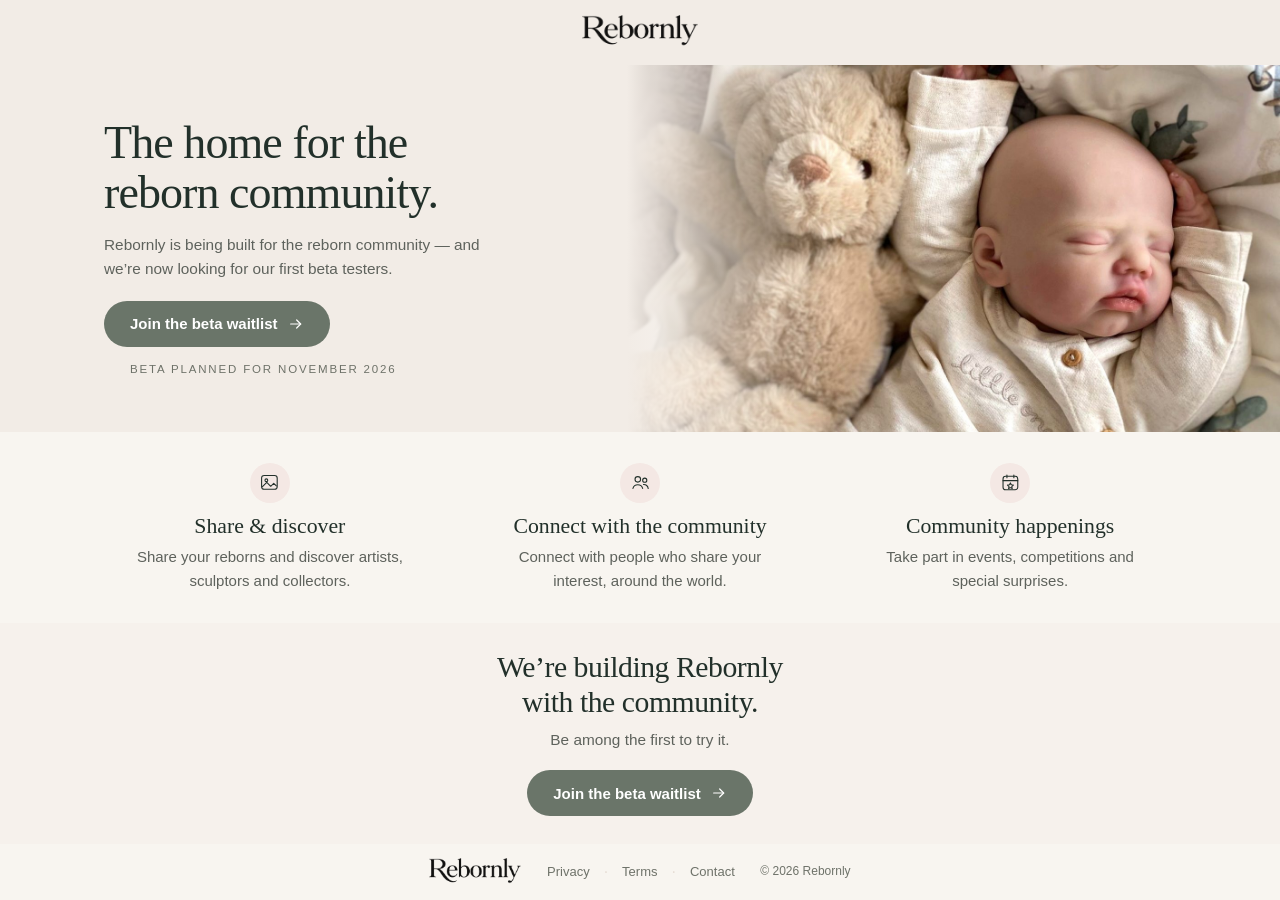
==== index.html @ 7bdeba5d "Merge main (the new design, PR #9) into the WEB-01 go-live branch Co-Authored-By: Claude Opus 5.5 <n" ====
<!doctype html>
<html lang="en">
<head>
  <meta charset="utf-8">
  <meta name="viewport" content="width=device-width,initial-scale=1,viewport-fit=cover">
  <meta name="referrer" content="no-referrer">
  <meta http-equiv="Content-Security-Policy" content="default-src 'none'; img-src 'self'; style-src 'unsafe-inline'; script-src 'unsafe-inline'; base-uri 'none'; form-action 'none'">
  <meta name="description" content="Rebornly is a new community in development for reborn collectors, artists and sculptors.">
  <meta name="theme-color" content="#f8f5f0">
  <title>Rebornly — The home for the reborn community</title>
  <link rel="icon" type="image/png" href="/assets/branding/favicon2.png">
  <link rel="apple-touch-icon" href="/assets/branding/favicon.png">
  <script>
    (() => {
      const hashParams = new URLSearchParams(location.hash.startsWith('#') ? location.hash.slice(1) : '');
      const queryParams = new URLSearchParams(location.search);
      const type = hashParams.get('type') || queryParams.get('type');
      const accessToken = hashParams.get('access_token');

      if (type === 'recovery') {
        location.replace('/r/AUTH-06' + location.hash);
        return;
      }

      if (type === 'signup' || type === 'email') {
        location.replace('/r/AUTH-03' + location.hash);
        return;
      }

      window.__REBORNLY_AUTH_FALLBACK__ = Boolean(accessToken);
    })();
  </script>
  <style>
    :root {
      color-scheme: light;
      --ivory:#f8f5f0;          /* the page */
      --wash:#f2ece6;           /* the hero's warm band on wide screens */
      --wash-soft:#f6f1ec;      /* the quiet band the waitlist sits on */
      --rose-wash:#f4e8e4;      /* the round icon fills */
      --heart:#c9a9a1;          /* the one ornament, on the rule */
      --ink:#22302a;            /* headings, 12.7:1 on the ivory */
      --body:#5e625c;           /* body text, 5.7:1 */
      --muted:#6e7269;          /* small print, 4.6:1 */
      --sage:#6a7569;           /* the call to action, 4.8:1 with white */
      --sage-deep:#5b6658;
      --line:#e7ded6;
      --shadow:rgba(90,72,56,.10);
      --serif:"Noto Serif","DM Serif Display",Georgia,"Times New Roman",serif;
      --sans:Inter,Roboto,"Helvetica Neue",Arial,system-ui,-apple-system,sans-serif;
      --gutter:clamp(20px,5vw,72px);
      --page:1200px;
      --hero-left:max(var(--gutter),calc((100vw - var(--page)) / 2 + var(--gutter)));
    }
    * { box-sizing:border-box; }
    html { background:var(--ivory); scroll-behavior:smooth; }
    body {
      margin:0; min-width:320px; min-height:100svh; display:flex; flex-direction:column;
      background:var(--ivory); color:var(--body);
      font-family:var(--sans); font-size:16px; line-height:1.6;
      -webkit-font-smoothing:antialiased; text-rendering:optimizeLegibility;
    }
    h1,h2,h3 { font-family:var(--serif); color:var(--ink); font-weight:400; margin:0; text-wrap:balance; }
    a { color:inherit; }
    img { display:block; max-width:100%; }
    .shell { width:min(100%,var(--page)); margin:0 auto; padding-inline:var(--gutter); }
    /* The page fills the window; whatever is left over goes to the hero. */
    main { flex:1 0 auto; display:flex; flex-direction:column; }
    .hero { flex:1 1 auto; }

    /* --- the bar: small, quiet, the same colour as what sits under it ------ */
    .masthead { background:var(--wash); }
    .masthead .shell { display:flex; align-items:center; justify-content:center;
                       min-height:clamp(62px,7.2svh,74px); padding-block:8px; }
    .wordmark img { width:clamp(112px,9vw,132px); height:auto; mix-blend-mode:multiply; }

    /* --- buttons ---------------------------------------------------------- */
    .button {
      display:inline-flex; align-items:center; gap:10px; min-height:44px; padding:15px 26px; border:0; border-radius:999px;
      background:var(--sage); color:#fff; font:600 15px/1 var(--sans); text-decoration:none; cursor:pointer;
      transition:background-color .18s ease, transform .18s ease;
    }
    .button:hover { background:var(--sage-deep); }
    .button:active { transform:translateY(1px); }
    .button:focus-visible { outline:3px solid var(--sage-deep); outline-offset:3px; }
    .button .arrow { width:16px; height:16px; flex:none; }

    /* --- hero ------------------------------------------------------------- */
    /* Wide: the words on the warm band, the picture out to the right edge.
       Narrow: the photograph leads and the words follow under it. */
    .hero { display:grid; grid-template-columns:minmax(0,1fr) minmax(0,1.04fr);
            grid-template-areas:". pic" "title pic" "copy pic" ". pic";
            grid-template-rows:1fr auto auto 1fr;
            min-height:clamp(230px,32svh,380px);
            background:var(--wash); }
    .hero h1 { grid-area:title; box-sizing:content-box; margin:0;
               padding:clamp(14px,2svh,36px) clamp(24px,4vw,56px) 0 var(--hero-left);
               font-size:clamp(30px,min(3.8vw,5.2svh),46px); line-height:1.08;
               letter-spacing:-.02em; max-width:17ch; }
    .hero .copy { grid-area:copy; display:flex; flex-direction:column;
                  padding:0 clamp(24px,4vw,56px) clamp(14px,2svh,36px) var(--hero-left); }
    .hero .lead { margin:clamp(12px,1.8svh,20px) 0 0; max-width:44ch;
                  font-size:clamp(15px,1.2vw,17px); line-height:1.55; }
    .hero .button { align-self:flex-start; margin-top:clamp(16px,2.2svh,26px); }
    /* The small line starts where the button's label starts. */
    .note { margin:clamp(10px,1.5svh,16px) 0 0; padding-left:26px; color:var(--muted);
            font-size:11.5px; letter-spacing:.16em; text-transform:uppercase; }
    .hero-figure { grid-area:pic; position:relative; margin:0; overflow:hidden; }
    .hero-figure img { position:absolute; inset:0; width:100%; height:100%;
                       object-fit:cover; object-position:64% 42%; }
    /* The picture melts into the warm band on its left. */
    .hero-figure::after { content:""; position:absolute; inset:0; pointer-events:none;
      background:linear-gradient(90deg,var(--wash) 0%,rgba(242,236,230,.55) 14%,rgba(242,236,230,0) 34%); }

    /* --- the rule that separates the hero from the three ------------------ */
    /* Only where the hero and the blocks share one ground: on a wide screen
       the bands' own colours already do this work. */
    .divider { display:none; }
    /* --- what it is ------------------------------------------------------- */
    .values { background:var(--ivory); }
    .values .shell { padding-block:clamp(22px,3.4svh,50px); display:grid;
                     grid-template-columns:repeat(3,minmax(0,1fr)); grid-template-rows:repeat(3,auto);
                     gap:0 clamp(18px,3vw,48px); }
    /* The three share their rows, so the lines meet even when a title wraps. */
    .value { text-align:center; display:grid; grid-row:span 3; grid-template-rows:subgrid; align-content:start; }
    .value .icon { width:clamp(40px,4.4svh,48px); aspect-ratio:1; margin:0 auto 10px;
                   display:grid; place-items:center; border-radius:50%; background:var(--rose-wash); }
    .value .icon svg { width:52%; height:auto; stroke:var(--ink); fill:none;
                       stroke-width:1.25; stroke-linecap:round; stroke-linejoin:round; }
    .value h2 { font-size:clamp(19px,1.7vw,23px); line-height:1.24; align-self:start; }
    .value p { margin:6px auto 0; max-width:34ch; font-size:15px; line-height:1.55; }

    /* --- the waitlist ----------------------------------------------------- */
    .beta { background:var(--wash-soft); }
    .beta .shell { padding-block:clamp(22px,3.1svh,50px); display:grid; justify-items:center; text-align:center; }
    .beta h2 { font-size:clamp(22px,min(2.4vw,3.3svh),32px); line-height:1.16;
               letter-spacing:-.015em; max-width:22ch; }
    .beta .lead { margin:clamp(6px,1svh,12px) 0 0; max-width:40ch; font-size:clamp(15px,1.2vw,17px); }
    .beta .button { margin-top:clamp(14px,1.9svh,22px); }

    /* --- the auth fallback the app relies on ------------------------------ */
    #fallback { display:none; margin:clamp(20px,3vw,28px) 0 0; padding:18px; border:1px solid var(--line);
                border-radius:18px; background:#fffdfb; box-shadow:0 18px 50px var(--shadow); max-width:44ch; }
    #fallback p { margin:0; font-size:14px; line-height:1.55; }
    #fallback button { width:100%; margin-top:14px; }

    /* --- foot ------------------------------------------------------------- */
    footer { background:var(--ivory); }
    footer .shell { padding-block:clamp(12px,1.6svh,22px); display:flex; flex-wrap:wrap;
                    align-items:center; justify-content:center; gap:6px clamp(14px,2vw,26px); text-align:center; }
    footer .wordmark img { width:clamp(92px,7vw,104px); }
    .footer-links { display:flex; flex-wrap:wrap; justify-content:center; align-items:center; gap:4px 14px; }
    .footer-links a { color:var(--muted); font-size:13px; text-decoration:none; }
    .footer-links a:hover, .footer-links a:focus-visible { color:var(--ink); text-decoration:underline; }
    .footer-links a:focus-visible { outline:3px solid var(--ink); outline-offset:4px; border-radius:2px; }
    .footer-links span { color:var(--line); }
    footer .copyright { margin:0; color:var(--muted); font-size:12px; }

    /* --- narrow: the photograph leads ------------------------------------- */
    @media (max-width:760px) {
      /* A white bar, then the photograph with a clean edge on both sides of
         it, then the words centred under it. */
      .masthead { background:#fff; backdrop-filter:none; -webkit-backdrop-filter:none; }
      .hero { grid-template-columns:1fr; grid-template-rows:auto; grid-template-areas:"pic" "title" "copy";
              min-height:0; padding-block:0; background:var(--ivory); }
      .hero-figure { height:clamp(300px,54svh,540px); }
      .hero-figure img { position:static; width:100%; height:100%; object-position:52% 26%; }
      /* The bar keeps its clean edge; the picture's lower half melts
         into the page over a long distance instead of stopping. */
      .hero-figure::after { background:linear-gradient(0deg,
          var(--ivory) 0%, rgba(248,245,240,.94) 12%, rgba(248,245,240,.72) 24%,
          rgba(248,245,240,.40) 36%, rgba(248,245,240,.14) 46%, rgba(248,245,240,0) 56%); }
      .hero h1 { padding:clamp(26px,7vw,38px) var(--gutter) 0; text-align:center;
                 font-size:clamp(29px,8.6vw,38px); line-height:1.1; max-width:none; text-wrap:balance; }
      .hero .copy { align-items:center; text-align:center;
                    padding:0 var(--gutter) clamp(30px,7vw,44px); }
      .hero .lead { margin-top:clamp(12px,3.4vw,18px); max-width:34ch; font-size:17px; line-height:1.5; }
      .hero .button { align-self:center; margin-top:clamp(20px,5.4vw,28px); padding-inline:34px; }
      .note { margin-top:clamp(14px,3.6vw,20px); padding-left:0; text-align:center; }
      #fallback { margin-inline:auto; text-align:left; }
      .divider { display:flex; align-items:center; gap:clamp(12px,3.6vw,20px);
                 width:min(100%,var(--page)); margin:0 auto; padding-inline:var(--gutter); }
      .divider::before, .divider::after { content:""; flex:1; height:1px; background:var(--line); }
      .divider svg { width:clamp(15px,4.4vw,19px); height:auto; flex:none;
                     stroke:var(--heart); fill:none; stroke-width:1.5;
                     stroke-linecap:round; stroke-linejoin:round; }
      .values .shell { grid-template-columns:1fr; grid-template-rows:none;
                       padding-block:clamp(26px,6vw,38px); gap:clamp(22px,5.4vw,30px); }
      .value { display:block; grid-row:auto; }
      .value .icon { width:44px; margin-bottom:10px; }
      .value h2 { font-size:clamp(24px,7.2vw,28px); }
      .value p { margin-top:8px; max-width:34ch; font-size:17px; line-height:1.5; }
      .beta .shell { padding-block:clamp(34px,8vw,46px); }
      .beta h2 { font-size:clamp(28px,8.6vw,36px); max-width:16ch; }
      .beta .lead { font-size:17px; }
      footer .shell { display:grid; justify-items:center; padding-block:22px; gap:10px; }
    }
    @media (prefers-reduced-motion:reduce) {
      html { scroll-behavior:auto; }
      *,*::before,*::after { animation-duration:.01ms !important; animation-iteration-count:1 !important; transition-duration:.01ms !important; }
    }
  </style>
</head>
<body>
  <header class="masthead">
    <div class="shell">
      <span class="wordmark"><img src="/assets/branding/rebornly_logo.png" alt="Rebornly" width="539" height="160"></span>
    </div>
  </header>

  <main>
    <section class="hero" aria-labelledby="hero-title">
      <h1 id="hero-title">The home for the reborn community.</h1>

      <figure class="hero-figure">
        <picture>
          <source media="(max-width:760px)" srcset="/assets/images/hero-portrait.jpg" width="1080" height="1350">
          <img src="/assets/images/hero.jpg" alt="A reborn baby doll asleep in a cream romper, next to a teddy bear on a patterned blanket." width="1440" height="915" fetchpriority="high" decoding="async">
        </picture>
      </figure>

      <div class="copy">
        <p class="lead">Rebornly is being built for the reborn community — and we’re now looking for our first beta testers.</p>
        <a class="button" href="/beta/">
          Join the beta waitlist
          <svg class="arrow" viewBox="0 0 24 24" aria-hidden="true" focusable="false" fill="none" stroke="currentColor" stroke-width="1.8" stroke-linecap="round" stroke-linejoin="round"><path d="M4 12h15"/><path d="m13 6 6 6-6 6"/></svg>
        </a>
        <p class="note">Beta planned for November 2026</p>
        <div id="fallback" role="status" aria-live="polite">
          <p>A secure Rebornly account session is active. If you requested a password reset, continue below.</p>
          <button class="button" id="continueRecovery" type="button">Continue password reset</button>
        </div>
      </div>
    </section>

    <div class="divider" aria-hidden="true">
      <svg viewBox="0 0 24 24" focusable="false"><path d="M12 20.2S3.8 15.4 3.8 9.9a4.1 4.1 0 0 1 7.4-2.5l.8 1 .8-1a4.1 4.1 0 0 1 7.4 2.5c0 5.5-8.2 10.3-8.2 10.3Z"/></svg>
    </div>

    <section class="values" aria-label="What Rebornly is for">
      <div class="shell">
        <article class="value">
          <div class="icon" aria-hidden="true">
            <svg viewBox="0 0 24 24" focusable="false"><rect x="3" y="4" width="18" height="16" rx="3"/><circle cx="8.5" cy="9.5" r="1.6"/><path d="m4 17 5-5 4.5 4.5L17 13l3 3"/></svg>
          </div>
          <h2>Share &amp; discover</h2>
          <p>Share your reborns and discover artists, sculptors and collectors.</p>
        </article>
        <article class="value">
          <div class="icon" aria-hidden="true">
            <svg viewBox="0 0 24 24" focusable="false"><circle cx="9" cy="8.5" r="3.2"/><path d="M3.4 19a5.8 5.8 0 0 1 11.2 0"/><circle cx="17" cy="9.5" r="2.4"/><path d="M15.6 14.4A5 5 0 0 1 21 19"/></svg>
          </div>
          <h2>Connect with the community</h2>
          <p>Connect with people who share your interest, around the world.</p>
        </article>
        <article class="value">
          <div class="icon" aria-hidden="true">
            <svg viewBox="0 0 24 24" focusable="false"><rect x="3.5" y="5" width="17" height="15.5" rx="3"/><path d="M8 3.5v3M16 3.5v3M3.5 10h17"/><path d="m12 12.6 1 2.2 2.4.3-1.8 1.7.5 2.4-2.1-1.2-2.1 1.2.5-2.4-1.8-1.7 2.4-.3Z"/></svg>
          </div>
          <h2>Community happenings</h2>
          <p>Take part in events, competitions and special surprises.</p>
        </article>
      </div>
    </section>

    <section class="beta" id="waitlist" aria-labelledby="beta-title">
      <div class="shell">
        <h2 id="beta-title">We’re building Rebornly with the community.</h2>
        <p class="lead">Be among the first to try it.</p>
        <a class="button" href="/beta/">
          Join the beta waitlist
          <svg class="arrow" viewBox="0 0 24 24" aria-hidden="true" focusable="false" fill="none" stroke="currentColor" stroke-width="1.8" stroke-linecap="round" stroke-linejoin="round"><path d="M4 12h15"/><path d="m13 6 6 6-6 6"/></svg>
        </a>
      </div>
    </section>
  </main>

  <footer>
    <div class="shell">
      <span class="wordmark"><img src="/assets/branding/rebornly_logo.png" alt="Rebornly" width="539" height="160"></span>
      <nav class="footer-links" aria-label="Site documents">
        <a href="/privacy/">Privacy</a>
        <span aria-hidden="true">·</span>
        <a href="/terms/">Terms</a>
        <span aria-hidden="true">·</span>
        <a href="/contact/">Contact</a>
      </nav>
      <p class="copyright">© 2026 Rebornly</p>
    </div>
  </footer>

  <script>
    (() => {
      if (!window.__REBORNLY_AUTH_FALLBACK__) return;
      const fallback = document.getElementById('fallback');
      fallback.style.display = 'block';
      document.getElementById('continueRecovery').addEventListener('click', () => {
        location.replace('/r/AUTH-06' + location.hash);
      });
    })();
  </script>
  <script>
    // WEB-01: a visit through a shared link (rebornlyapp.com/?src=instagram) is
    // counted once, anonymously, and the source is then taken out of the address
    // so a reload or a copied link does not count it again. Nothing is stored in
    // the browser. Off -- no request at all -- while INTAKE_URL is empty;
    // switching it on also adds the function's origin to connect-src above.
    (() => {
      const INTAKE_URL = '';
      if (!INTAKE_URL || /(^|[#&])(type|access_token)=/.test(location.hash)) return;
      const params = new URLSearchParams(location.search);
      if (!params.has('src')) return;
      const source = (params.get('src') || '').trim().toLowerCase();
      if (/^[a-z0-9][a-z0-9_-]{0,31}$/.test(source)) {
        fetch(INTAKE_URL, {
          method: 'POST', headers: { 'content-type': 'text/plain;charset=UTF-8' },
          body: JSON.stringify({ type: 'event', event: 'link_visit', source }),
          keepalive: true, credentials: 'omit', referrerPolicy: 'no-referrer',
        }).catch(() => {});
      }
      params.delete('src');
      const query = params.toString();
      history.replaceState(null, '', location.pathname + (query ? '?' + query : '') + location.hash);
    })();
  </script>
</body>
</html>
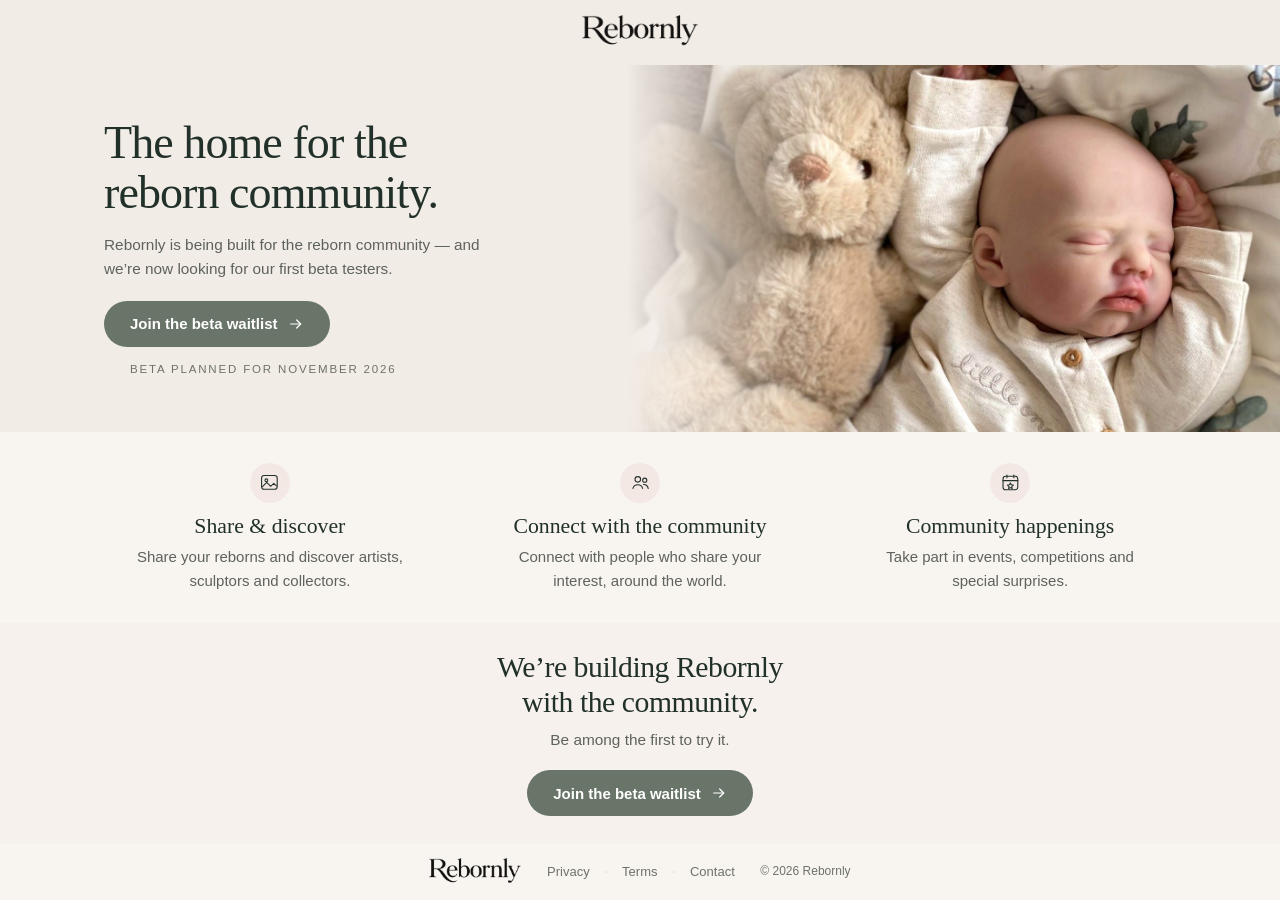
==== commit 306c7285: "WEB-01 go-live: the intake address, connect-src and the /beta/ script hash - INTAKE_URL in index.htm" ====
--- a/index.html
+++ b/index.html
@@ -4,7 +4,7 @@
   <meta charset="utf-8">
   <meta name="viewport" content="width=device-width,initial-scale=1,viewport-fit=cover">
   <meta name="referrer" content="no-referrer">
-  <meta http-equiv="Content-Security-Policy" content="default-src 'none'; img-src 'self'; style-src 'unsafe-inline'; script-src 'unsafe-inline'; base-uri 'none'; form-action 'none'">
+  <meta http-equiv="Content-Security-Policy" content="default-src 'none'; img-src 'self'; style-src 'unsafe-inline'; script-src 'unsafe-inline'; base-uri 'none'; form-action 'none'; connect-src https://cavjsnlmktsjlofhokkg.supabase.co">
   <meta name="description" content="Rebornly is a new community in development for reborn collectors, artists and sculptors.">
   <meta name="theme-color" content="#f8f5f0">
   <title>Rebornly — The home for the reborn community</title>
@@ -305,7 +305,7 @@
     // the browser. Off -- no request at all -- while INTAKE_URL is empty;
     // switching it on also adds the function's origin to connect-src above.
     (() => {
-      const INTAKE_URL = '';
+      const INTAKE_URL = 'https://cavjsnlmktsjlofhokkg.supabase.co/functions/v1/website-intake';
       if (!INTAKE_URL || /(^|[#&])(type|access_token)=/.test(location.hash)) return;
       const params = new URLSearchParams(location.search);
       if (!params.has('src')) return;
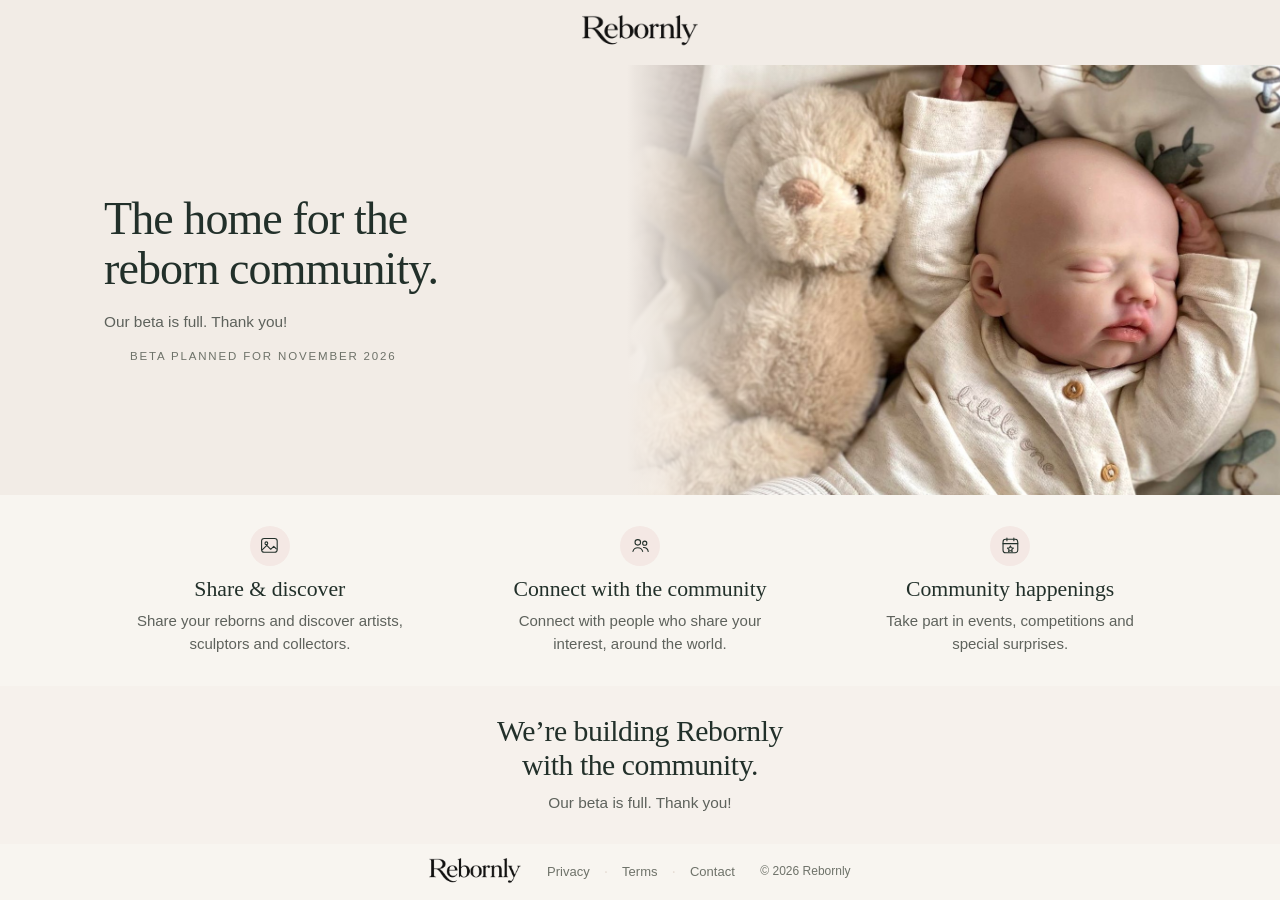
==== commit f6bd25dc: "Close the beta sign-up: /beta/ says the beta is full and makes no request, and the start page no lon" ====
--- a/index.html
+++ b/index.html
@@ -8,6 +8,16 @@
   <meta name="description" content="Rebornly is a new community in development for reborn collectors, artists and sculptors.">
   <meta name="theme-color" content="#f8f5f0">
   <title>Rebornly — The home for the reborn community</title>
+  <meta property="og:type" content="website">
+  <meta property="og:site_name" content="Rebornly">
+  <meta property="og:title" content="Rebornly — The home for the reborn community">
+  <meta property="og:description" content="Rebornly is a new community in development for reborn collectors, artists and sculptors.">
+  <meta property="og:url" content="https://rebornlyapp.com/">
+  <meta property="og:image" content="https://rebornlyapp.com/assets/images/Codex-bild 26 sep. 2026 21_14_11.png">
+  <meta property="og:image:width" content="1200">
+  <meta property="og:image:height" content="630">
+  <meta property="og:image:alt" content="A sleeping reborn baby next to a teddy bear.">
+  <meta name="twitter:card" content="summary_large_image">
   <link rel="icon" type="image/png" href="/assets/branding/favicon2.png">
   <link rel="apple-touch-icon" href="/assets/branding/favicon.png">
   <script>
@@ -219,11 +229,7 @@
       </figure>
 
       <div class="copy">
-        <p class="lead">Rebornly is being built for the reborn community — and we’re now looking for our first beta testers.</p>
-        <a class="button" href="/beta/">
-          Join the beta waitlist
-          <svg class="arrow" viewBox="0 0 24 24" aria-hidden="true" focusable="false" fill="none" stroke="currentColor" stroke-width="1.8" stroke-linecap="round" stroke-linejoin="round"><path d="M4 12h15"/><path d="m13 6 6 6-6 6"/></svg>
-        </a>
+        <p class="lead">Our beta is full. Thank you!</p>
         <p class="note">Beta planned for November 2026</p>
         <div id="fallback" role="status" aria-live="polite">
           <p>A secure Rebornly account session is active. If you requested a password reset, continue below.</p>
@@ -265,11 +271,7 @@
     <section class="beta" id="waitlist" aria-labelledby="beta-title">
       <div class="shell">
         <h2 id="beta-title">We’re building Rebornly with the community.</h2>
-        <p class="lead">Be among the first to try it.</p>
-        <a class="button" href="/beta/">
-          Join the beta waitlist
-          <svg class="arrow" viewBox="0 0 24 24" aria-hidden="true" focusable="false" fill="none" stroke="currentColor" stroke-width="1.8" stroke-linecap="round" stroke-linejoin="round"><path d="M4 12h15"/><path d="m13 6 6 6-6 6"/></svg>
-        </a>
+        <p class="lead">Our beta is full. Thank you!</p>
       </div>
     </section>
   </main>
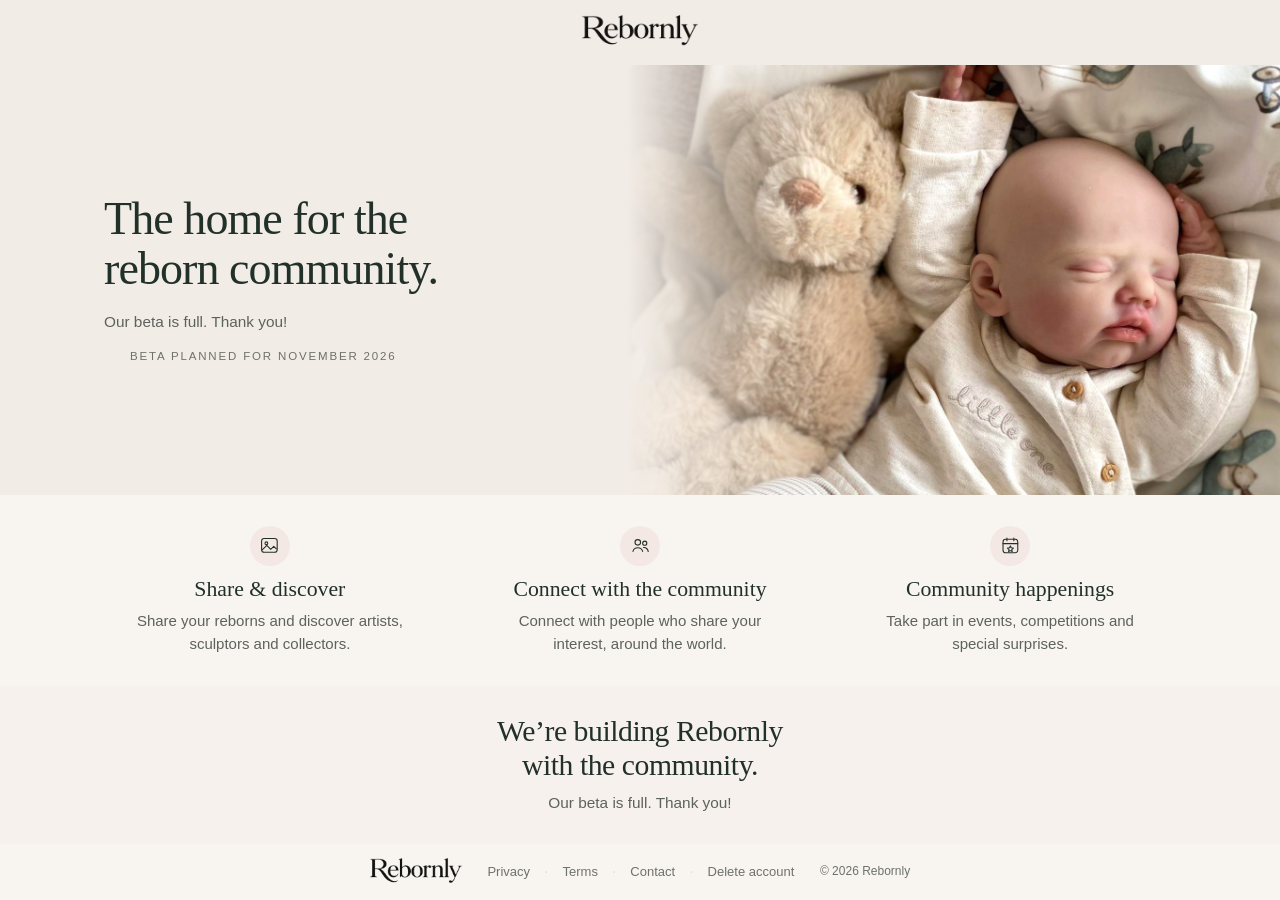
==== commit 7152076c: "LEGAL-BUILD-01: /delete-account/ says how to delete a Rebornly account in the app or by email, and w" ====
--- a/index.html
+++ b/index.html
@@ -285,6 +285,8 @@
         <a href="/terms/">Terms</a>
         <span aria-hidden="true">·</span>
         <a href="/contact/">Contact</a>
+        <span aria-hidden="true">&middot;</span>
+        <a href="/delete-account/">Delete account</a>
       </nav>
       <p class="copyright">© 2026 Rebornly</p>
     </div>
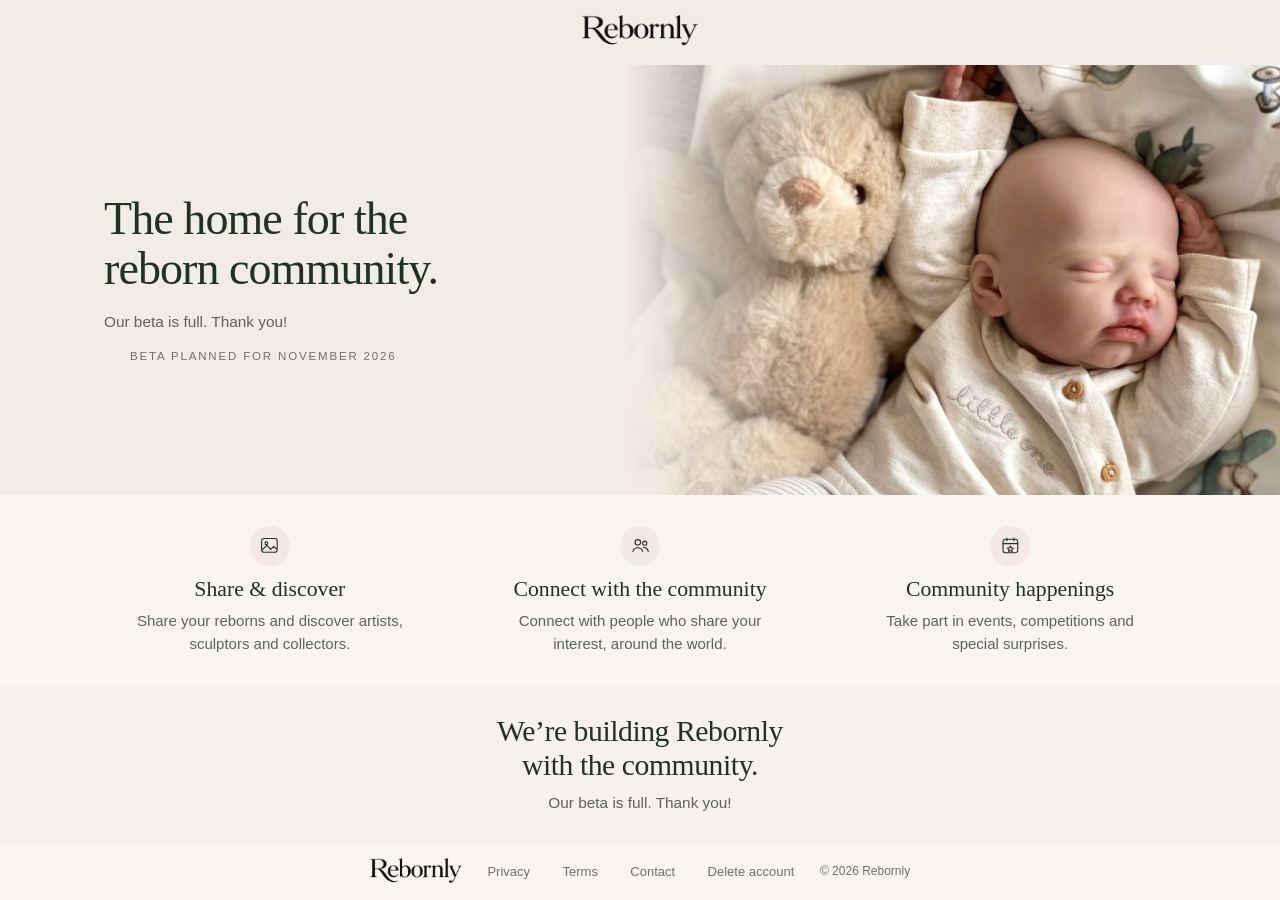
==== commit b250e9b1: "LEGAL-BUILD-01: review round -- Home cards and comments are taken down and their text kept for moder" ====
--- a/index.html
+++ b/index.html
@@ -285,7 +285,7 @@
         <a href="/terms/">Terms</a>
         <span aria-hidden="true">·</span>
         <a href="/contact/">Contact</a>
-        <span aria-hidden="true">&middot;</span>
+        <span aria-hidden="true">·</span>
         <a href="/delete-account/">Delete account</a>
       </nav>
       <p class="copyright">© 2026 Rebornly</p>
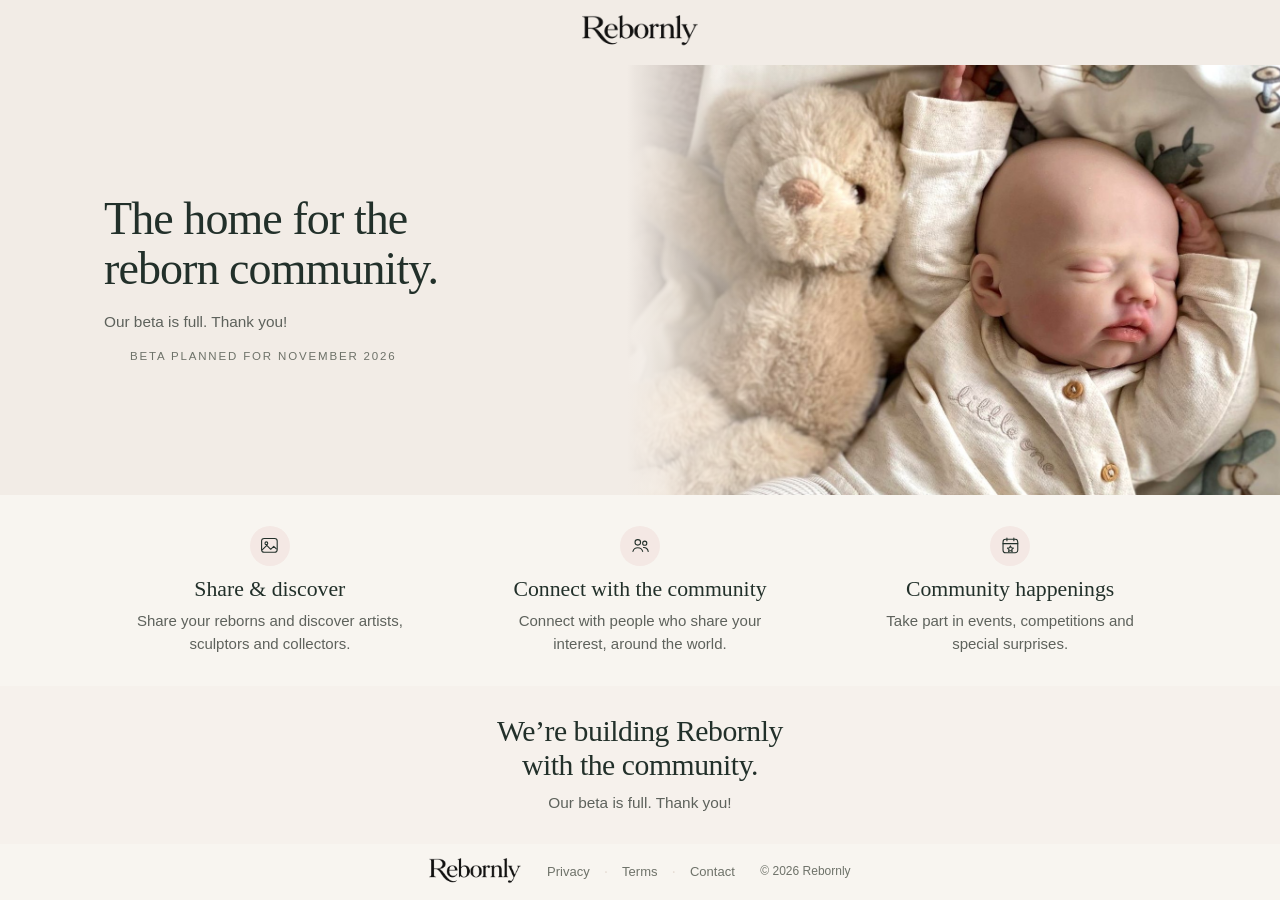
==== commit 0bcbc889: "LEGAL-BUILD-01: the page is reached by its address only (no footer link, noindex nofollow; owner 10 " ====
--- a/index.html
+++ b/index.html
@@ -285,8 +285,6 @@
         <a href="/terms/">Terms</a>
         <span aria-hidden="true">·</span>
         <a href="/contact/">Contact</a>
-        <span aria-hidden="true">·</span>
-        <a href="/delete-account/">Delete account</a>
       </nav>
       <p class="copyright">© 2026 Rebornly</p>
     </div>
